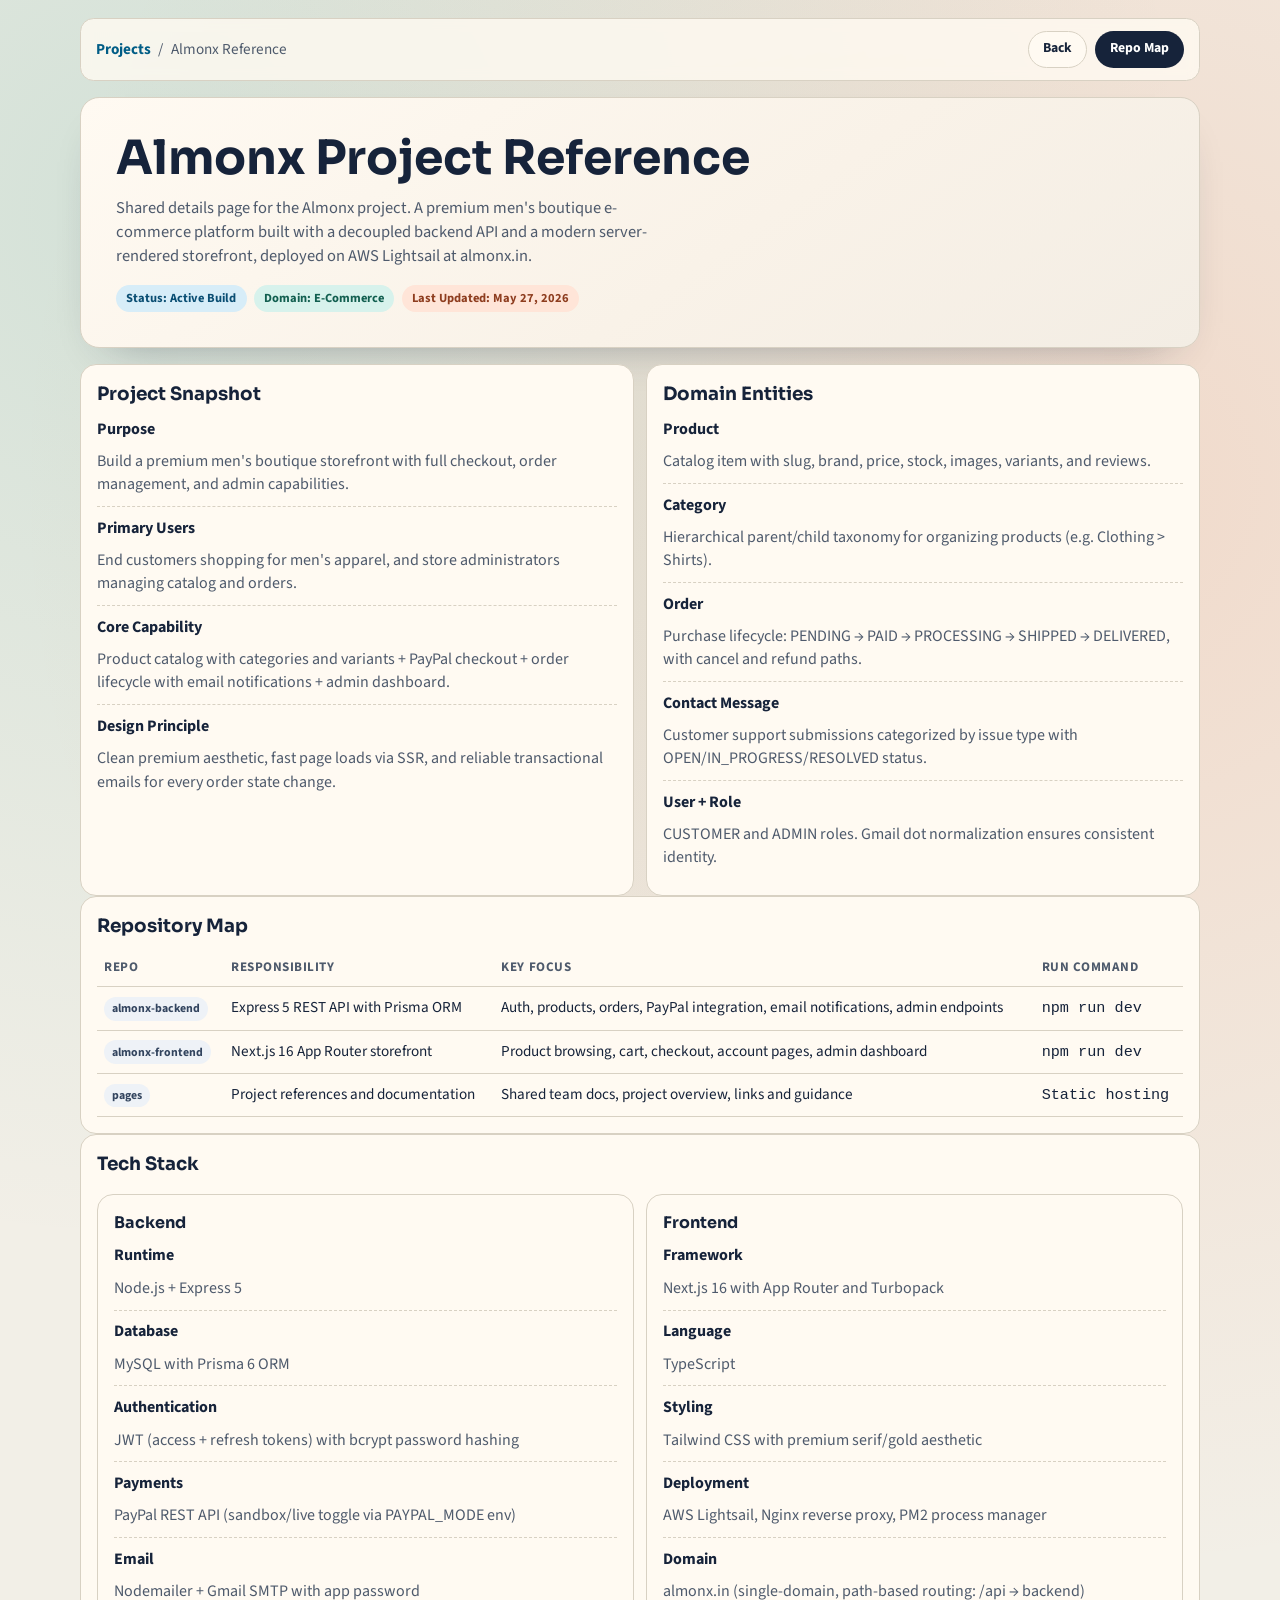
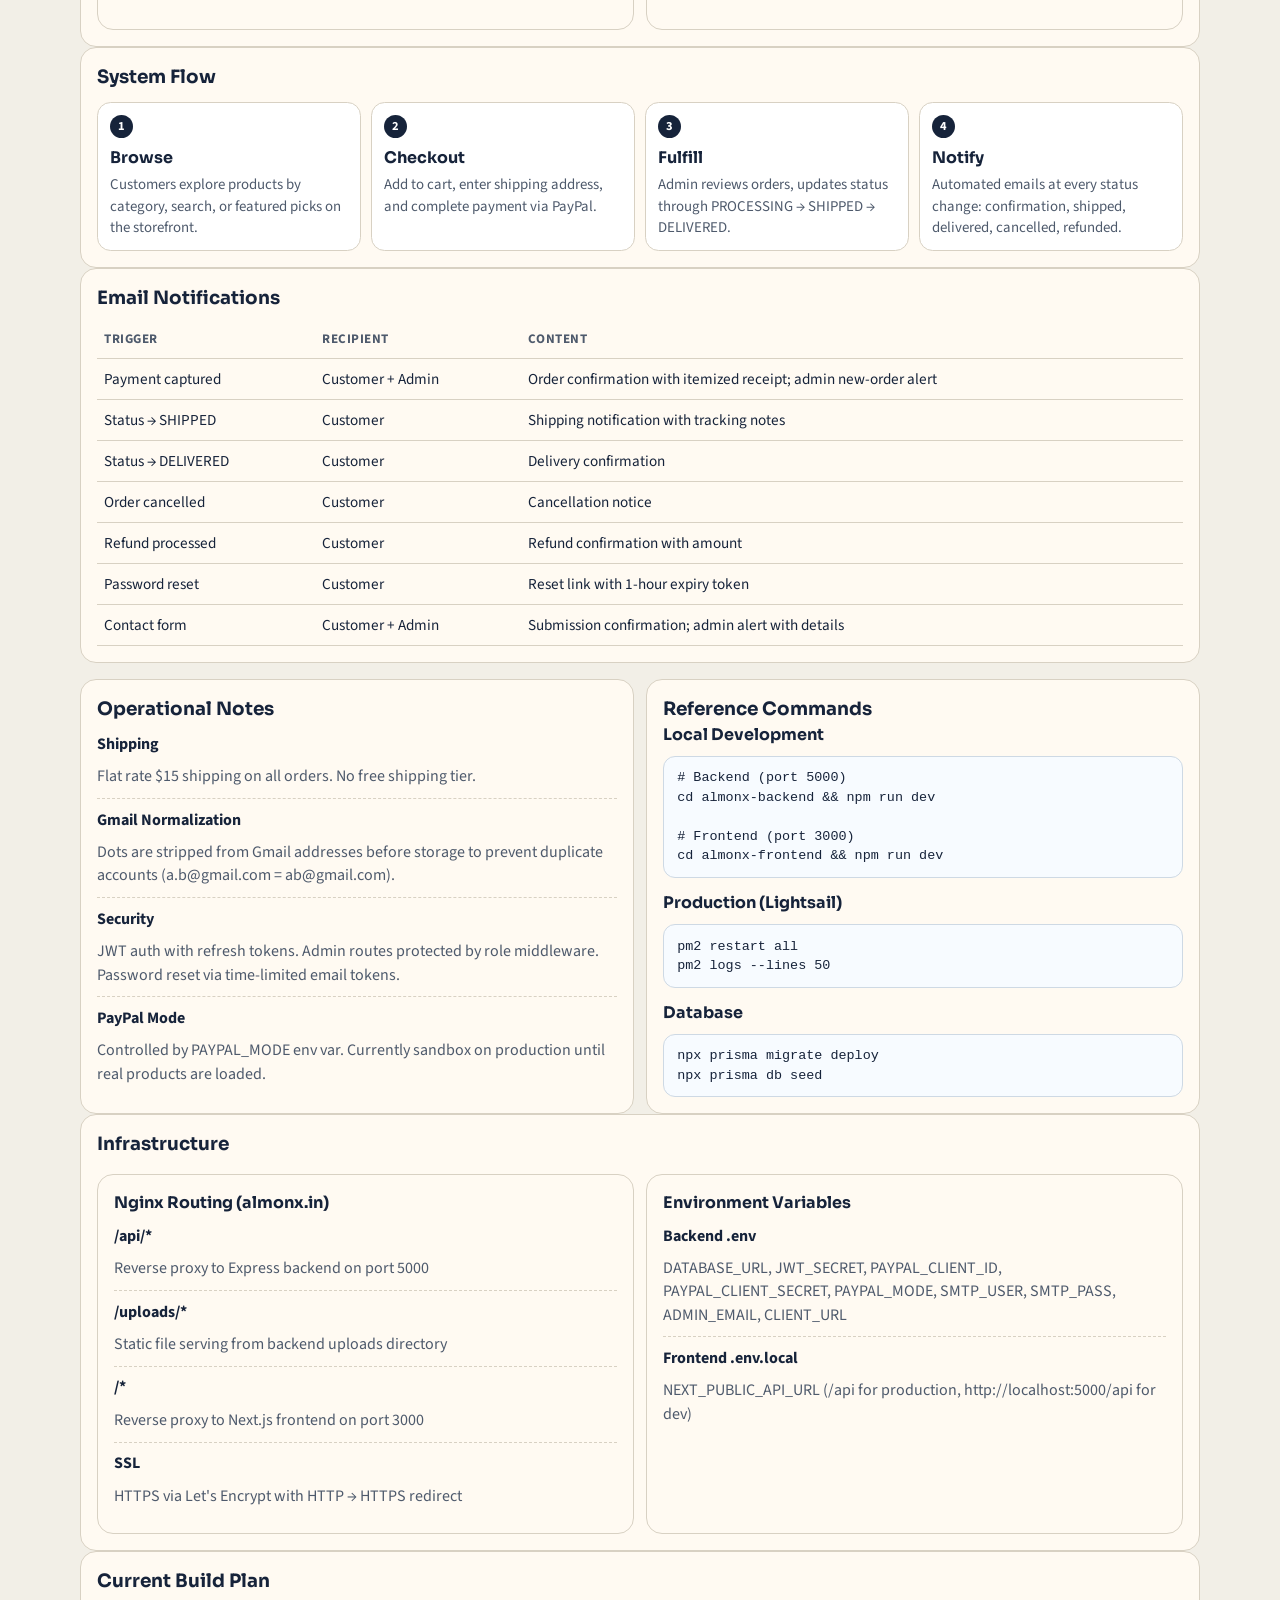
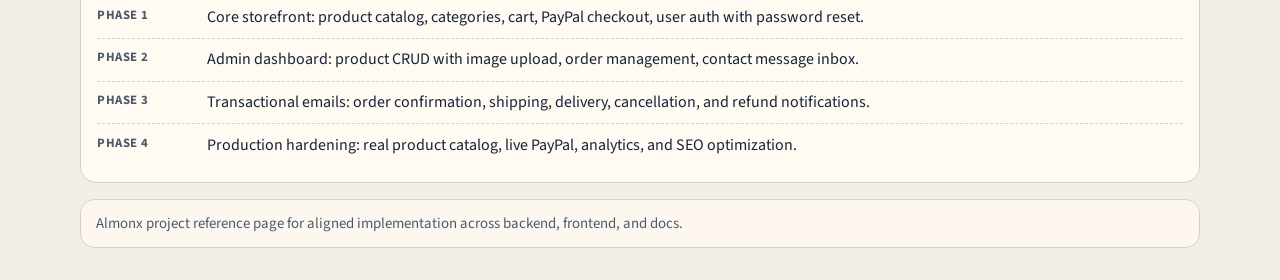
==== projects/almonx/index.html @ 960482a2 "Add Almonx project reference page Premium men's boutique e-commerce project documentation covering t" ====
<!DOCTYPE html>
<html lang="en">

<head>
  <meta charset="UTF-8" />
  <meta name="viewport" content="width=device-width, initial-scale=1.0" />
  <title>Almonx Project Reference | Team Details</title>
  <meta name="description"
    content="Team reference page for the Almonx project: scope, architecture, repositories, workflows, and implementation notes." />
  <link rel="shortcut icon" href="../../logo.svg" type="image/svg+xml" />
  <link rel="stylesheet" href="styles.css" />
</head>

<body>
  <div class="shell">
    <header class="topbar">
      <nav class="crumbs" aria-label="Breadcrumb">
        <a href="../../index.html">Projects</a>
        <span>/</span>
        <span>Almonx Reference</span>
      </nav>
      <div class="top-actions">
        <a class="btn btn-sub" href="../../index.html">Back</a>
        <a class="btn btn-main" href="#repo-map">Repo Map</a>
      </div>
    </header>

    <main>
      <section class="hero" data-reveal>
        <h1>Almonx Project Reference</h1>
        <p>
          Shared details page for the Almonx project. A premium men's boutique
          e-commerce platform built with a decoupled backend API and a modern
          server-rendered storefront, deployed on AWS Lightsail at almonx.in.
        </p>
        <div class="chips">
          <span class="chip chip-blue">Status: Active Build</span>
          <span class="chip chip-green">Domain: E-Commerce</span>
          <span class="chip chip-orange">Last Updated: May 27, 2026</span>
        </div>
      </section>

      <section class="grid grid-two" data-reveal>
        <article class="panel">
          <h2>Project Snapshot</h2>
          <ul class="list">
            <li>
              <div class="k">Purpose</div>
              <p>
                Build a premium men's boutique storefront with full checkout,
                order management, and admin capabilities.
              </p>
            </li>
            <li>
              <div class="k">Primary Users</div>
              <p>End customers shopping for men's apparel, and store administrators managing catalog and orders.</p>
            </li>
            <li>
              <div class="k">Core Capability</div>
              <p>
                Product catalog with categories and variants + PayPal checkout +
                order lifecycle with email notifications + admin dashboard.
              </p>
            </li>
            <li>
              <div class="k">Design Principle</div>
              <p>Clean premium aesthetic, fast page loads via SSR, and reliable
                transactional emails for every order state change.</p>
            </li>
          </ul>
        </article>

        <article class="panel">
          <h2>Domain Entities</h2>
          <ul class="list">
            <li>
              <div class="k">Product</div>
              <p>Catalog item with slug, brand, price, stock, images, variants, and reviews.</p>
            </li>
            <li>
              <div class="k">Category</div>
              <p>Hierarchical parent/child taxonomy for organizing products (e.g. Clothing &gt; Shirts).</p>
            </li>
            <li>
              <div class="k">Order</div>
              <p>Purchase lifecycle: PENDING &rarr; PAID &rarr; PROCESSING &rarr; SHIPPED &rarr; DELIVERED,
                with cancel and refund paths.</p>
            </li>
            <li>
              <div class="k">Contact Message</div>
              <p>Customer support submissions categorized by issue type with OPEN/IN_PROGRESS/RESOLVED status.</p>
            </li>
            <li>
              <div class="k">User + Role</div>
              <p>CUSTOMER and ADMIN roles. Gmail dot normalization ensures consistent identity.</p>
            </li>
          </ul>
        </article>
      </section>

      <section id="repo-map" class="panel" data-reveal>
        <h2>Repository Map</h2>
        <table class="map-table">
          <thead>
            <tr>
              <th>Repo</th>
              <th>Responsibility</th>
              <th>Key Focus</th>
              <th>Run Command</th>
            </tr>
          </thead>
          <tbody>
            <tr>
              <td><span class="tag">almonx-backend</span></td>
              <td>Express 5 REST API with Prisma ORM</td>
              <td>Auth, products, orders, PayPal integration, email notifications, admin endpoints</td>
              <td><code>npm run dev</code></td>
            </tr>
            <tr>
              <td><span class="tag">almonx-frontend</span></td>
              <td>Next.js 16 App Router storefront</td>
              <td>Product browsing, cart, checkout, account pages, admin dashboard</td>
              <td><code>npm run dev</code></td>
            </tr>
            <tr>
              <td><span class="tag">pages</span></td>
              <td>Project references and documentation</td>
              <td>Shared team docs, project overview, links and guidance</td>
              <td><code>Static hosting</code></td>
            </tr>
          </tbody>
        </table>
      </section>

      <section class="panel" data-reveal>
        <h2>Tech Stack</h2>
        <div class="grid grid-two">
          <article class="panel">
            <h3>Backend</h3>
            <ul class="list">
              <li>
                <div class="k">Runtime</div>
                <p>Node.js + Express 5</p>
              </li>
              <li>
                <div class="k">Database</div>
                <p>MySQL with Prisma 6 ORM</p>
              </li>
              <li>
                <div class="k">Authentication</div>
                <p>JWT (access + refresh tokens) with bcrypt password hashing</p>
              </li>
              <li>
                <div class="k">Payments</div>
                <p>PayPal REST API (sandbox/live toggle via PAYPAL_MODE env)</p>
              </li>
              <li>
                <div class="k">Email</div>
                <p>Nodemailer + Gmail SMTP with app password</p>
              </li>
            </ul>
          </article>
          <article class="panel">
            <h3>Frontend</h3>
            <ul class="list">
              <li>
                <div class="k">Framework</div>
                <p>Next.js 16 with App Router and Turbopack</p>
              </li>
              <li>
                <div class="k">Language</div>
                <p>TypeScript</p>
              </li>
              <li>
                <div class="k">Styling</div>
                <p>Tailwind CSS with premium serif/gold aesthetic</p>
              </li>
              <li>
                <div class="k">Deployment</div>
                <p>AWS Lightsail, Nginx reverse proxy, PM2 process manager</p>
              </li>
              <li>
                <div class="k">Domain</div>
                <p>almonx.in (single-domain, path-based routing: /api &rarr; backend)</p>
              </li>
            </ul>
          </article>
        </div>
      </section>

      <section class="panel" data-reveal>
        <h2>System Flow</h2>
        <div class="flow">
          <article class="step">
            <strong>1</strong>
            <h3>Browse</h3>
            <p>Customers explore products by category, search, or featured picks on the storefront.</p>
          </article>
          <article class="step">
            <strong>2</strong>
            <h3>Checkout</h3>
            <p>Add to cart, enter shipping address, and complete payment via PayPal.</p>
          </article>
          <article class="step">
            <strong>3</strong>
            <h3>Fulfill</h3>
            <p>Admin reviews orders, updates status through PROCESSING &rarr; SHIPPED &rarr; DELIVERED.</p>
          </article>
          <article class="step">
            <strong>4</strong>
            <h3>Notify</h3>
            <p>Automated emails at every status change: confirmation, shipped, delivered, cancelled, refunded.</p>
          </article>
        </div>
      </section>

      <section class="panel" data-reveal>
        <h2>Email Notifications</h2>
        <table class="map-table">
          <thead>
            <tr>
              <th>Trigger</th>
              <th>Recipient</th>
              <th>Content</th>
            </tr>
          </thead>
          <tbody>
            <tr>
              <td>Payment captured</td>
              <td>Customer + Admin</td>
              <td>Order confirmation with itemized receipt; admin new-order alert</td>
            </tr>
            <tr>
              <td>Status &rarr; SHIPPED</td>
              <td>Customer</td>
              <td>Shipping notification with tracking notes</td>
            </tr>
            <tr>
              <td>Status &rarr; DELIVERED</td>
              <td>Customer</td>
              <td>Delivery confirmation</td>
            </tr>
            <tr>
              <td>Order cancelled</td>
              <td>Customer</td>
              <td>Cancellation notice</td>
            </tr>
            <tr>
              <td>Refund processed</td>
              <td>Customer</td>
              <td>Refund confirmation with amount</td>
            </tr>
            <tr>
              <td>Password reset</td>
              <td>Customer</td>
              <td>Reset link with 1-hour expiry token</td>
            </tr>
            <tr>
              <td>Contact form</td>
              <td>Customer + Admin</td>
              <td>Submission confirmation; admin alert with details</td>
            </tr>
          </tbody>
        </table>
      </section>

      <section class="grid grid-two" data-reveal>
        <article class="panel">
          <h2>Operational Notes</h2>
          <ul class="list">
            <li>
              <div class="k">Shipping</div>
              <p>Flat rate $15 shipping on all orders. No free shipping tier.</p>
            </li>
            <li>
              <div class="k">Gmail Normalization</div>
              <p>
                Dots are stripped from Gmail addresses before storage to prevent
                duplicate accounts (a.b@gmail.com = ab@gmail.com).
              </p>
            </li>
            <li>
              <div class="k">Security</div>
              <p>JWT auth with refresh tokens. Admin routes protected by role middleware.
                Password reset via time-limited email tokens.</p>
            </li>
            <li>
              <div class="k">PayPal Mode</div>
              <p>Controlled by PAYPAL_MODE env var. Currently sandbox on production
                until real products are loaded.</p>
            </li>
          </ul>
        </article>

        <article class="panel">
          <h2>Reference Commands</h2>
          <h3>Local Development</h3>
          <div class="code">
            # Backend (port 5000)<br />
            cd almonx-backend &amp;&amp; npm run dev<br /><br />
            # Frontend (port 3000)<br />
            cd almonx-frontend &amp;&amp; npm run dev
          </div>
          <h3 style="margin-top: 0.8rem">Production (Lightsail)</h3>
          <div class="code">
            pm2 restart all<br />
            pm2 logs --lines 50
          </div>
          <h3 style="margin-top: 0.8rem">Database</h3>
          <div class="code">
            npx prisma migrate deploy<br />
            npx prisma db seed
          </div>
        </article>
      </section>

      <section class="panel" data-reveal>
        <h2>Infrastructure</h2>
        <div class="grid grid-two">
          <article class="panel">
            <h3>Nginx Routing (almonx.in)</h3>
            <ul class="list">
              <li>
                <div class="k">/api/*</div>
                <p>Reverse proxy to Express backend on port 5000</p>
              </li>
              <li>
                <div class="k">/uploads/*</div>
                <p>Static file serving from backend uploads directory</p>
              </li>
              <li>
                <div class="k">/*</div>
                <p>Reverse proxy to Next.js frontend on port 3000</p>
              </li>
              <li>
                <div class="k">SSL</div>
                <p>HTTPS via Let's Encrypt with HTTP &rarr; HTTPS redirect</p>
              </li>
            </ul>
          </article>
          <article class="panel">
            <h3>Environment Variables</h3>
            <ul class="list">
              <li>
                <div class="k">Backend .env</div>
                <p>DATABASE_URL, JWT_SECRET, PAYPAL_CLIENT_ID, PAYPAL_CLIENT_SECRET,
                  PAYPAL_MODE, SMTP_USER, SMTP_PASS, ADMIN_EMAIL, CLIENT_URL</p>
              </li>
              <li>
                <div class="k">Frontend .env.local</div>
                <p>NEXT_PUBLIC_API_URL (/api for production, http://localhost:5000/api for dev)</p>
              </li>
            </ul>
          </article>
        </div>
      </section>

      <section class="panel" data-reveal>
        <h2>Current Build Plan</h2>
        <ul class="timeline">
          <li>
            <span class="phase">Phase 1</span>
            <div>Core storefront: product catalog, categories, cart, PayPal checkout, user auth with password reset.</div>
          </li>
          <li>
            <span class="phase">Phase 2</span>
            <div>Admin dashboard: product CRUD with image upload, order management, contact message inbox.</div>
          </li>
          <li>
            <span class="phase">Phase 3</span>
            <div>Transactional emails: order confirmation, shipping, delivery, cancellation, and refund notifications.</div>
          </li>
          <li>
            <span class="phase">Phase 4</span>
            <div>Production hardening: real product catalog, live PayPal, analytics, and SEO optimization.</div>
          </li>
        </ul>
      </section>
    </main>

    <footer class="footer">
      Almonx project reference page for aligned implementation across backend,
      frontend, and docs.
    </footer>
  </div>

  <script>
    const revealObserver = new IntersectionObserver(
      (entries) => {
        entries.forEach((entry) => {
          if (entry.isIntersecting) {
            entry.target.classList.add("show");
            revealObserver.unobserve(entry.target);
          }
        });
      },
      { threshold: 0.2 }
    );

    document.querySelectorAll("[data-reveal]").forEach((el, i) => {
      el.style.transitionDelay = `${i * 60}ms`;
      revealObserver.observe(el);
    });
  </script>
</body>

</html>
---- projects/almonx/styles.css ----
@import url("https://fonts.googleapis.com/css2?family=Sora:wght@500;600;700&family=Source+Sans+3:wght@400;500;600;700&display=swap");

:root {
    --bg: #f2efe7;
    --panel: #fffaf2;
    --ink: #16233a;
    --muted: #4e5a6c;
    --line: #d8d1c3;
    --blue: #005d86;
    --blue-soft: #d7edf8;
    --teal: #178c78;
    --teal-soft: #d7f2ec;
    --orange: #e9713f;
    --orange-soft: #ffe5d8;
    --shadow: 0 20px 44px -30px rgba(22, 35, 58, 0.45);
}

* {
    box-sizing: border-box;
}

html,
body {
    margin: 0;
    padding: 0;
}

body {
    font-family: "Source Sans 3", sans-serif;
    color: var(--ink);
    background:
        radial-gradient(circle at 12% 6%, rgba(23, 140, 120, 0.14), transparent 30%),
        radial-gradient(circle at 86% 14%, rgba(233, 113, 63, 0.17), transparent 34%),
        var(--bg);
    line-height: 1.45;
}

.shell {
    width: min(1120px, 92vw);
    margin: 0 auto;
}

.topbar {
    display: flex;
    flex-wrap: wrap;
    align-items: center;
    justify-content: space-between;
    gap: 0.8rem;
    margin-top: 1.1rem;
    padding: 0.75rem 0.95rem;
    border-radius: 0.85rem;
    background: rgba(255, 250, 242, 0.8);
    border: 1px solid var(--line);
    backdrop-filter: blur(6px);
    position: sticky;
    top: 1rem;
    z-index: 20;
}

.crumbs {
    display: inline-flex;
    flex-wrap: wrap;
    align-items: center;
    gap: 0.45rem;
    color: var(--muted);
    font-size: 0.95rem;
}

.crumbs a {
    color: var(--blue);
    text-decoration: none;
    font-weight: 700;
}

.top-actions {
    display: inline-flex;
    gap: 0.5rem;
}

.btn {
    display: inline-flex;
    align-items: center;
    justify-content: center;
    border-radius: 999px;
    padding: 0.48rem 0.88rem;
    font-size: 0.86rem;
    font-weight: 700;
    text-decoration: none;
    border: 1px solid transparent;
}

.btn-main {
    background: var(--ink);
    color: #fff;
}

.btn-sub {
    background: #fffaf2;
    color: var(--ink);
    border-color: var(--line);
}

.hero {
    margin: 1rem 0 0;
    padding: clamp(1.2rem, 3.2vw, 2.2rem);
    border-radius: 1.2rem;
    border: 1px solid var(--line);
    background: linear-gradient(145deg, #fffaf2, #f9f2e8 58%, #f3ede4);
    box-shadow: var(--shadow);
}

.hero h1 {
    margin: 0;
    font-family: "Sora", sans-serif;
    font-size: clamp(1.65rem, 3.8vw, 2.95rem);
    line-height: 1.08;
}

.hero p {
    margin: 0.8rem 0 0;
    font-size: 1.03rem;
    color: var(--muted);
    max-width: 68ch;
}

.chips {
    margin-top: 1rem;
    display: flex;
    flex-wrap: wrap;
    gap: 0.45rem;
}

.chip {
    border-radius: 999px;
    padding: 0.28rem 0.64rem;
    font-size: 0.78rem;
    font-weight: 700;
}

.chip-blue {
    background: var(--blue-soft);
    color: #0a4e73;
}

.chip-green {
    background: var(--teal-soft);
    color: #125f50;
}

.chip-orange {
    background: var(--orange-soft);
    color: #8e3d1f;
}

.grid {
    margin: 1rem 0 0;
    display: grid;
    gap: 0.8rem;
}

.grid-two {
    grid-template-columns: 1fr 1fr;
}

.panel {
    border-radius: 1rem;
    border: 1px solid var(--line);
    background: var(--panel);
    padding: 1rem;
}

.panel h2 {
    margin: 0;
    font-family: "Sora", sans-serif;
    font-size: 1.15rem;
}

.panel h3 {
    margin: 0;
    font-family: "Sora", sans-serif;
    font-size: 1rem;
}

.panel p {
    margin: 0.58rem 0 0;
    color: var(--muted);
}

.list {
    margin: 0.65rem 0 0;
    padding: 0;
    list-style: none;
}

.list li {
    border-top: 1px dashed var(--line);
    padding: 0.6rem 0;
}

.list li:first-child {
    border-top: 0;
    padding-top: 0;
}

.list .k {
    color: var(--ink);
    font-weight: 700;
}

.map-table {
    width: 100%;
    border-collapse: collapse;
    margin-top: 0.6rem;
    font-size: 0.95rem;
}

.map-table th,
.map-table td {
    text-align: left;
    vertical-align: top;
    border-bottom: 1px solid var(--line);
    padding: 0.56rem 0.45rem;
}

.map-table th {
    color: var(--muted);
    font-weight: 700;
    font-size: 0.82rem;
    text-transform: uppercase;
    letter-spacing: 0.04em;
}

.tag {
    display: inline-flex;
    border-radius: 999px;
    padding: 0.2rem 0.5rem;
    font-size: 0.74rem;
    font-weight: 700;
    background: #eef2f7;
    color: #33455f;
}

.flow {
    display: grid;
    grid-template-columns: repeat(4, minmax(0, 1fr));
    gap: 0.65rem;
    margin-top: 0.7rem;
}

.step {
    border-radius: 0.85rem;
    border: 1px solid var(--line);
    background: #fff;
    padding: 0.72rem;
}

.step strong {
    display: inline-flex;
    align-items: center;
    justify-content: center;
    width: 1.45rem;
    height: 1.45rem;
    border-radius: 999px;
    font-size: 0.78rem;
    color: #fff;
    background: var(--ink);
}

.step h3 {
    margin: 0.5rem 0 0.3rem;
}

.step p {
    margin: 0;
    font-size: 0.93rem;
}

.code {
    margin-top: 0.65rem;
    border-radius: 0.75rem;
    border: 1px solid #ced9e4;
    background: #f7fbff;
    padding: 0.7rem 0.8rem;
    font-family: ui-monospace, SFMono-Regular, Menlo, monospace;
    font-size: 0.84rem;
    overflow-x: auto;
}

.timeline {
    margin: 0.65rem 0 0;
    padding: 0;
    list-style: none;
}

.timeline li {
    display: grid;
    grid-template-columns: 100px 1fr;
    gap: 0.6rem;
    border-top: 1px dashed var(--line);
    padding: 0.58rem 0;
}

.timeline li:first-child {
    border-top: 0;
    padding-top: 0;
}

.timeline .phase {
    font-size: 0.8rem;
    font-weight: 700;
    color: var(--muted);
    text-transform: uppercase;
    letter-spacing: 0.04em;
}

.footer {
    margin: 1rem 0 2rem;
    border-radius: 0.9rem;
    border: 1px solid var(--line);
    background: rgba(255, 250, 242, 0.84);
    padding: 0.8rem 0.95rem;
    color: var(--muted);
    font-size: 0.93rem;
}

[data-reveal] {
    opacity: 0;
    transform: translateY(14px);
    transition: opacity 0.45s ease, transform 0.45s ease;
}

[data-reveal].show {
    opacity: 1;
    transform: none;
}

@media (max-width: 980px) {
    .grid-two {
        grid-template-columns: 1fr;
    }

    .flow {
        grid-template-columns: repeat(2, minmax(0, 1fr));
    }
}

@media (max-width: 700px) {
    .top-actions {
        width: 100%;
    }

    .top-actions .btn {
        flex: 1 1 auto;
        text-align: center;
    }

    .timeline li {
        grid-template-columns: 1fr;
        gap: 0.25rem;
    }

    .flow {
        grid-template-columns: 1fr;
    }
}
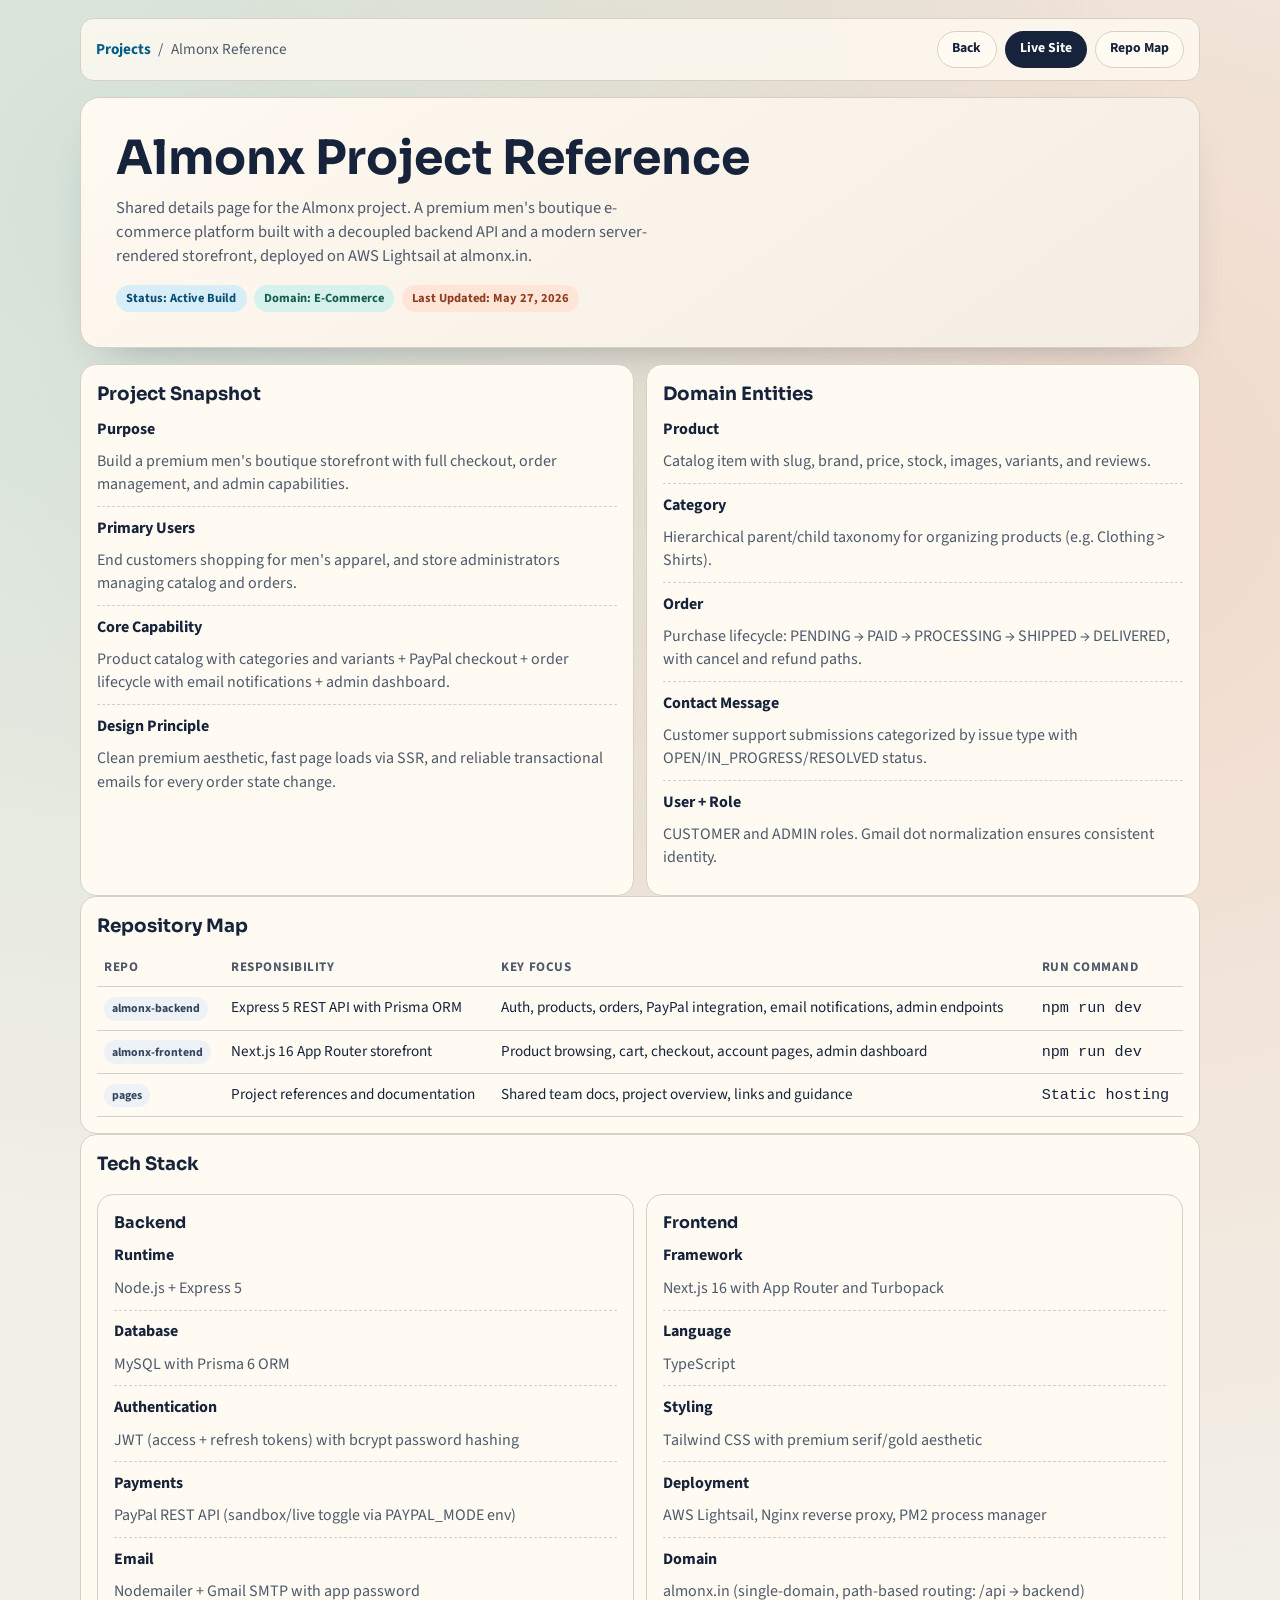
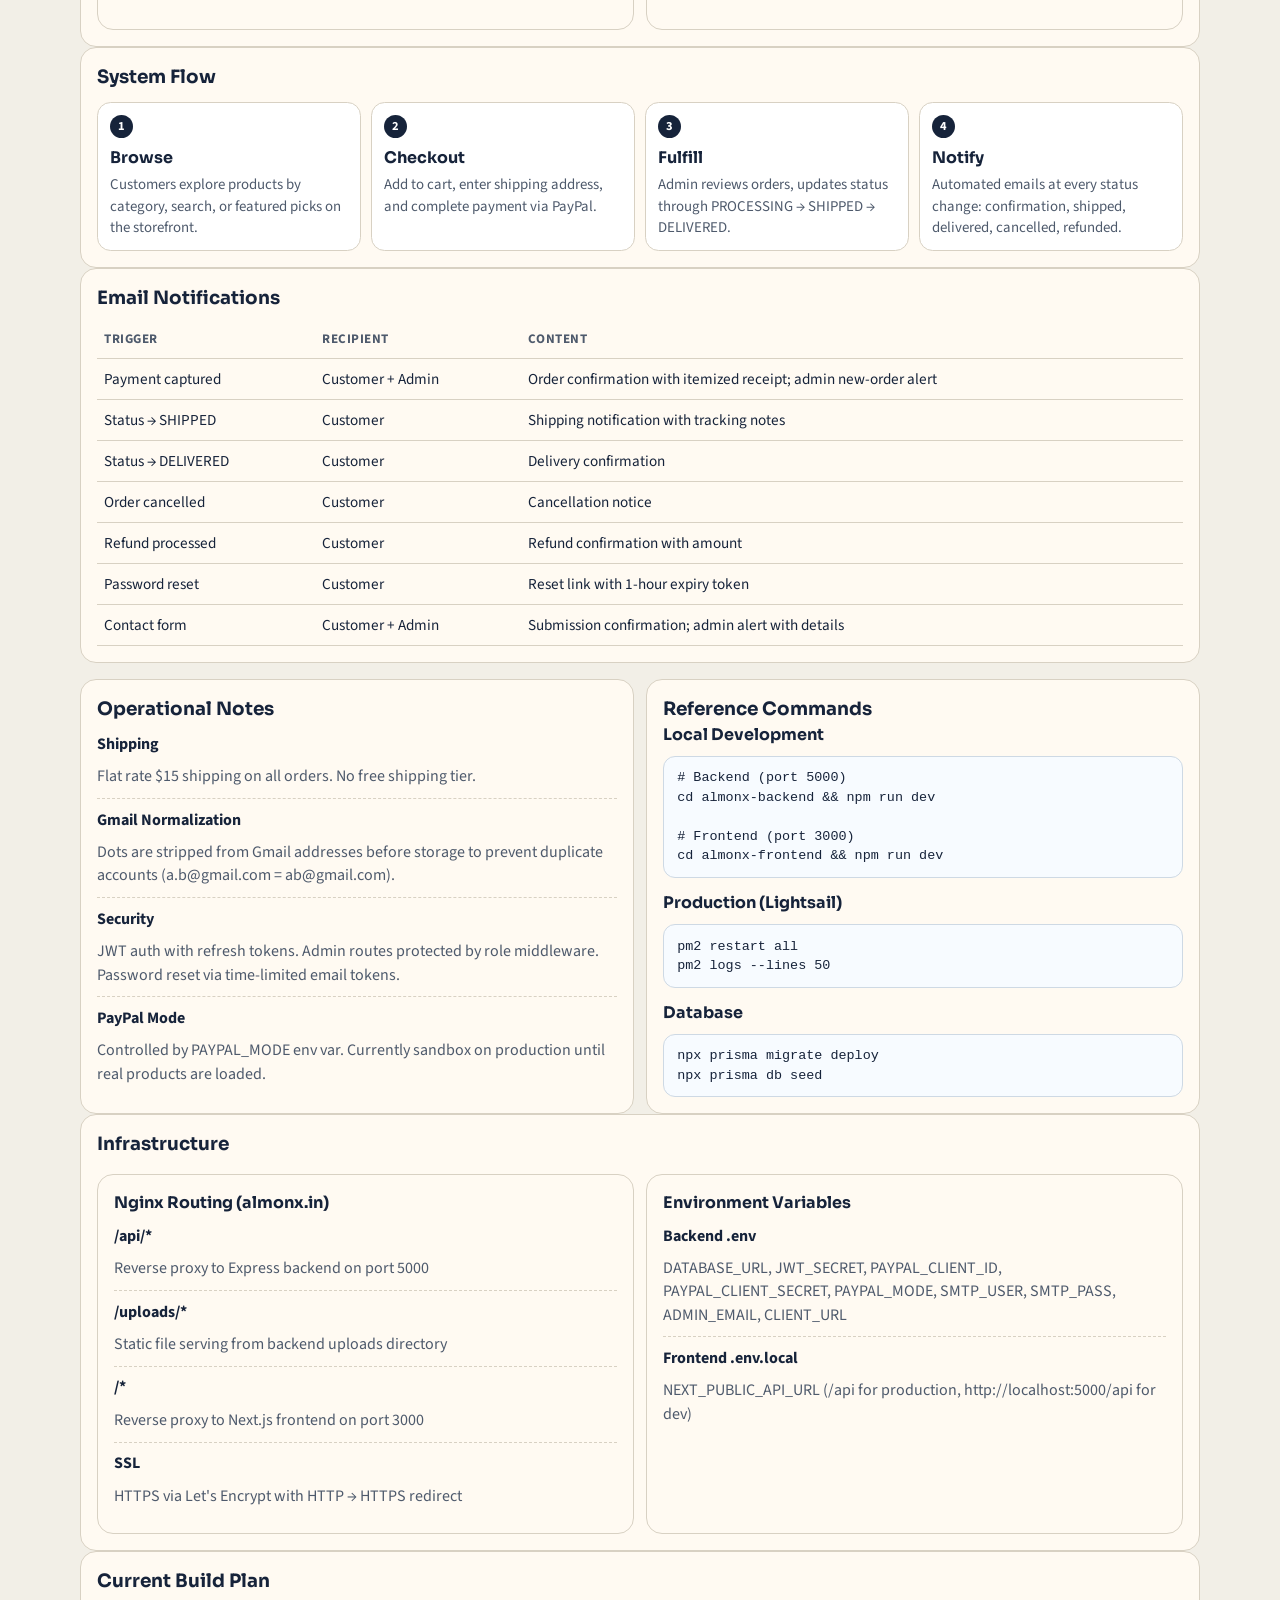
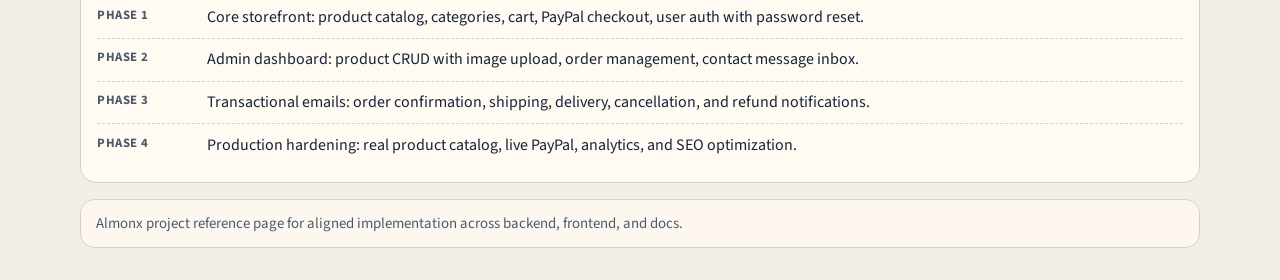
==== commit ea67373e: "Add live site link for Almonx (https://almonx.in/)" ====
--- a/projects/almonx/index.html
+++ b/projects/almonx/index.html
@@ -21,7 +21,8 @@
       </nav>
       <div class="top-actions">
         <a class="btn btn-sub" href="../../index.html">Back</a>
-        <a class="btn btn-main" href="#repo-map">Repo Map</a>
+        <a class="btn btn-main" href="https://almonx.in/" target="_blank" rel="noreferrer">Live Site</a>
+        <a class="btn btn-sub" href="#repo-map">Repo Map</a>
       </div>
     </header>
 
